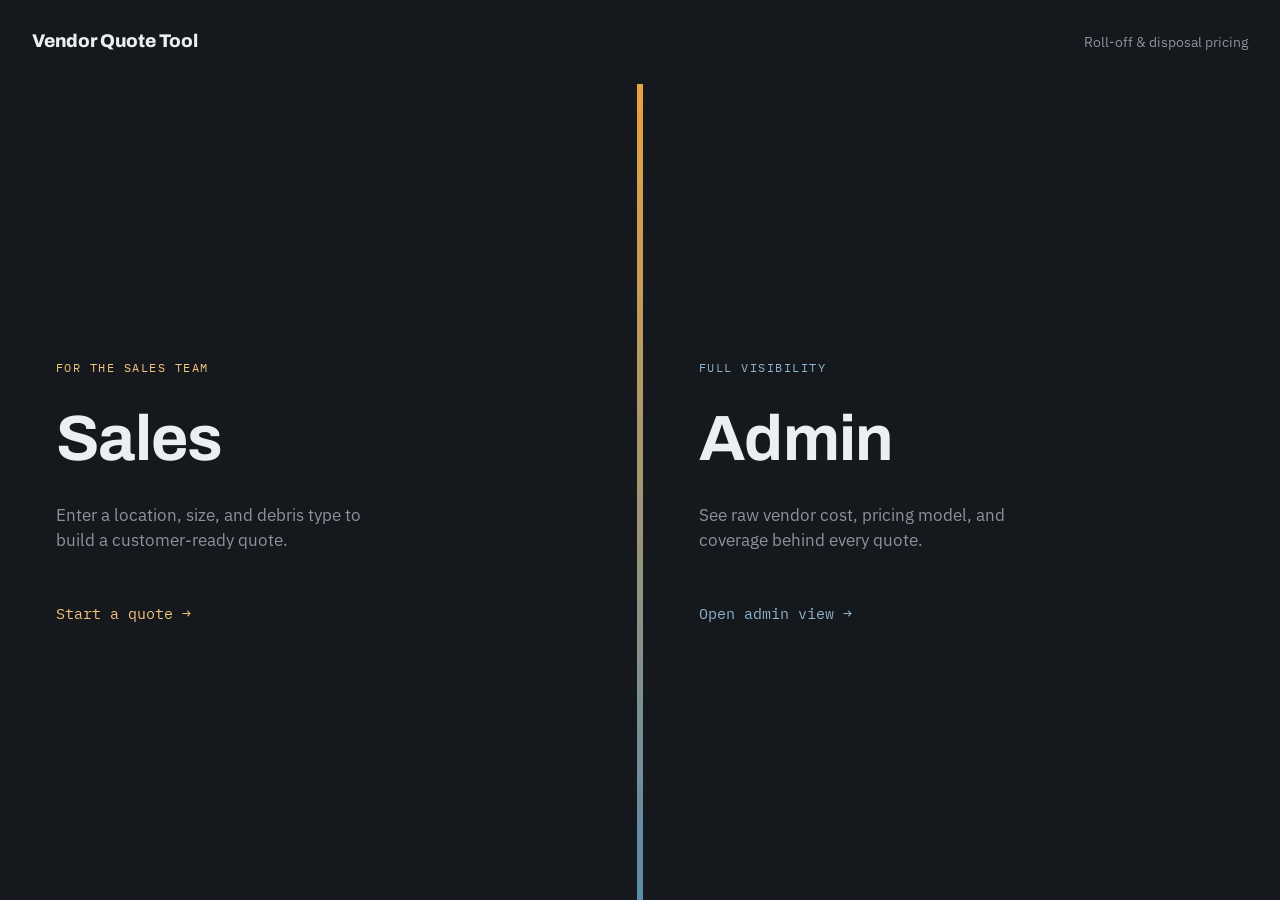
==== index.html @ b1cdb29c "Add files via upload" ====
<!DOCTYPE html>
<html lang="en">
<head>
<meta charset="UTF-8">
<meta name="viewport" content="width=device-width, initial-scale=1.0">
<title>Vendor Quote Tool</title>
<link rel="preconnect" href="https://fonts.googleapis.com">
<link rel="preconnect" href="https://fonts.gstatic.com" crossorigin>
<link href="https://fonts.googleapis.com/css2?family=Archivo:wght@600;700;800&family=IBM+Plex+Sans:wght@400;500;600&family=IBM+Plex+Mono:wght@400;500&display=swap" rel="stylesheet">
<link rel="stylesheet" href="css/styles.css">
</head>
<body>

<header class="masthead">
  <span class="masthead__name">Vendor Quote Tool</span>
  <span class="masthead__tag">Roll-off &amp; disposal pricing</span>
</header>

<div class="lanes">
  <a href="sales.html" class="lane lane--sales">
    <span class="lane__eyebrow">For the sales team</span>
    <h2 class="lane__title">Sales</h2>
    <p class="lane__desc">Enter a location, size, and debris type to build a customer-ready quote.</p>
    <span class="lane__cta">Start a quote →</span>
  </a>

  <div class="seam"></div>

  <a href="admin.html" class="lane lane--admin">
    <span class="lane__eyebrow">Full visibility</span>
    <h2 class="lane__title">Admin</h2>
    <p class="lane__desc">See raw vendor cost, pricing model, and coverage behind every quote.</p>
    <span class="lane__cta">Open admin view →</span>
  </a>
</div>

</body>
</html>
---- css/styles.css ----
/* =========================================================
   Vendor Quote Tool — shared styles
   Palette: graphite base, amber = Sales, steel = Admin
   Type: Archivo (display) / IBM Plex Sans (body) / IBM Plex Mono (data)
   ========================================================= */

:root {
  --bg: #15181c;
  --surface: #1c2025;
  --surface-2: #262b31;
  --border: #33393f;
  --border-soft: #2a2f35;

  --text: #edeef0;
  --text-muted: #8b939b;
  --text-faint: #5b6167;

  --amber: #e8a33d;
  --amber-soft: rgba(232, 163, 61, 0.12);
  --amber-text: #f3c47c;

  --steel: #5b8aac;
  --steel-soft: rgba(91, 138, 172, 0.14);
  --steel-text: #8fb4cf;

  --caution: #c9762c;
  --caution-soft: rgba(201, 118, 44, 0.14);

  --radius: 10px;
  --radius-sm: 6px;

  --font-display: 'Archivo', sans-serif;
  --font-body: 'IBM Plex Sans', sans-serif;
  --font-mono: 'IBM Plex Mono', monospace;
}

/* Role accent overrides — set on <body class="role-sales|role-admin"> */
body.role-sales {
  --role: var(--amber);
  --role-soft: var(--amber-soft);
  --role-text: var(--amber-text);
}
body.role-admin {
  --role: var(--steel);
  --role-soft: var(--steel-soft);
  --role-text: var(--steel-text);
}

* { box-sizing: border-box; }
html { color-scheme: dark; }

body {
  margin: 0;
  background: var(--bg);
  color: var(--text);
  font-family: var(--font-body);
  font-size: 16px;
  line-height: 1.5;
  -webkit-font-smoothing: antialiased;
}

h1, h2, h3 {
  font-family: var(--font-display);
  font-weight: 700;
  letter-spacing: -0.01em;
  margin: 0;
}

a { color: inherit; text-decoration: none; }

button, input, select {
  font-family: inherit;
  font-size: inherit;
  color: inherit;
}

:focus-visible {
  outline: 2px solid var(--role, var(--amber));
  outline-offset: 2px;
}

@media (prefers-reduced-motion: reduce) {
  *, *::before, *::after {
    animation-duration: 0.001ms !important;
    transition-duration: 0.001ms !important;
  }
}

.wrap {
  max-width: 900px;
  margin: 0 auto;
  padding: 0 24px;
}

/* ---------- Landing page: split lanes ---------- */

.masthead {
  padding: 28px 32px;
  display: flex;
  align-items: baseline;
  justify-content: space-between;
  gap: 16px;
  flex-wrap: wrap;
}

.masthead__name {
  font-family: var(--font-display);
  font-weight: 800;
  font-size: 1.15rem;
  letter-spacing: -0.01em;
}

.masthead__tag {
  color: var(--text-muted);
  font-size: 0.9rem;
}

.lanes {
  display: flex;
  min-height: calc(100vh - 84px);
}

.lane {
  flex: 1;
  display: flex;
  flex-direction: column;
  justify-content: center;
  padding: 48px 56px;
  background: var(--bg);
  transition: background 0.25s ease;
  position: relative;
}

.lane--sales:hover { background: var(--amber-soft); }
.lane--admin:hover { background: var(--steel-soft); }

.lane__eyebrow {
  font-family: var(--font-mono);
  font-size: 0.78rem;
  text-transform: uppercase;
  letter-spacing: 0.12em;
}
.lane--sales .lane__eyebrow { color: var(--amber-text); }
.lane--admin .lane__eyebrow { color: var(--steel-text); }

.lane__title {
  font-size: clamp(2.4rem, 6vw, 4rem);
  margin-top: 14px;
}

.lane__desc {
  color: var(--text-muted);
  max-width: 32ch;
  margin-top: 16px;
  font-size: 1.05rem;
}

.lane__cta {
  margin-top: 32px;
  font-family: var(--font-mono);
  font-size: 0.95rem;
  display: inline-flex;
  align-items: center;
  gap: 8px;
  transition: gap 0.2s ease;
}
.lane--sales .lane__cta { color: var(--amber-text); }
.lane--admin .lane__cta { color: var(--steel-text); }
.lane:hover .lane__cta { gap: 14px; }

.seam {
  width: 6px;
  flex: none;
  background: linear-gradient(180deg, var(--amber), var(--steel));
}

@media (max-width: 720px) {
  .lanes { flex-direction: column; }
  .seam { width: 100%; height: 4px; }
  .lane { padding: 40px 28px; min-height: 46vh; }
}

/* ---------- Sales / Admin pages ---------- */

.topbar {
  display: flex;
  align-items: center;
  justify-content: space-between;
  padding: 22px 0;
  border-bottom: 1px solid var(--border-soft);
  flex-wrap: wrap;
  gap: 12px;
}

.back-link {
  color: var(--text-muted);
  font-size: 0.9rem;
  font-family: var(--font-mono);
}
.back-link:hover { color: var(--text); }

.role-badge {
  font-family: var(--font-mono);
  font-size: 0.72rem;
  letter-spacing: 0.1em;
  text-transform: uppercase;
  padding: 5px 10px;
  border-radius: 999px;
  border: 1px solid var(--role);
  color: var(--role-text);
  background: var(--role-soft);
}

.page-title {
  font-size: clamp(1.7rem, 4vw, 2.3rem);
  margin: 28px 0 4px;
}

.page-sub {
  color: var(--text-muted);
  margin-bottom: 28px;
  max-width: 60ch;
}

.panel {
  background: var(--surface);
  border: 1px solid var(--border);
  border-radius: var(--radius);
  padding: 24px;
  margin-bottom: 32px;
}

.field-grid {
  display: grid;
  grid-template-columns: 1fr 1fr;
  gap: 16px;
}

@media (max-width: 560px) {
  .field-grid { grid-template-columns: 1fr; }
}

.field label {
  display: block;
  font-size: 0.82rem;
  color: var(--text-muted);
  margin-bottom: 6px;
}

.field input,
.field select {
  width: 100%;
  background: var(--bg);
  border: 1px solid var(--border);
  border-radius: var(--radius-sm);
  padding: 10px 12px;
  color: var(--text);
}

.field input::placeholder { color: var(--text-faint); }

.field input:focus,
.field select:focus {
  border-color: var(--role);
}

.addons {
  margin-top: 18px;
  border: 1px solid var(--border-soft);
  border-radius: var(--radius-sm);
  padding: 4px 14px;
}

.addons summary {
  cursor: pointer;
  padding: 10px 0;
  color: var(--text-muted);
  font-size: 0.88rem;
}

.addons[open] summary { color: var(--text); }

.addons .field-grid {
  grid-template-columns: repeat(3, 1fr);
  padding-bottom: 16px;
}

@media (max-width: 560px) {
  .addons .field-grid { grid-template-columns: 1fr; }
}

.btn {
  margin-top: 20px;
  display: inline-flex;
  align-items: center;
  gap: 8px;
  background: var(--role);
  color: #15181c;
  font-weight: 600;
  font-family: var(--font-body);
  border: none;
  border-radius: var(--radius-sm);
  padding: 12px 20px;
  cursor: pointer;
  transition: filter 0.15s ease;
}
.btn:hover { filter: brightness(1.08); }

/* ---------- Results ---------- */

.results-heading {
  font-family: var(--font-mono);
  font-size: 0.78rem;
  text-transform: uppercase;
  letter-spacing: 0.1em;
  color: var(--text-muted);
  margin-bottom: 14px;
}

.empty-state {
  border: 1px dashed var(--border);
  border-radius: var(--radius);
  padding: 32px 24px;
  color: var(--text-muted);
  text-align: center;
}

.match-tier {
  display: inline-flex;
  align-items: center;
  gap: 8px;
  font-family: var(--font-mono);
  font-size: 0.85rem;
  margin-bottom: 18px;
  color: var(--text-muted);
}

.match-tier .badge {
  font-family: var(--font-mono);
  font-size: 0.7rem;
  text-transform: uppercase;
  letter-spacing: 0.08em;
  padding: 3px 8px;
  border-radius: 999px;
  border: 1px solid var(--caution);
  color: var(--caution);
  background: var(--caution-soft);
}

.result-card {
  background: var(--surface);
  border: 1px solid var(--border);
  border-radius: var(--radius);
  padding: 18px 20px;
  margin-bottom: 12px;
}

.result-top {
  display: flex;
  justify-content: space-between;
  align-items: baseline;
  gap: 12px;
  flex-wrap: wrap;
}

.result-size {
  font-family: var(--font-display);
  font-weight: 700;
  font-size: 1.1rem;
}

.result-debris {
  color: var(--text-muted);
  font-size: 0.85rem;
}

.result-total {
  font-family: var(--font-mono);
  font-size: 1.5rem;
  color: var(--role-text);
}

.result-total .range {
  font-size: 0.9rem;
  color: var(--text-muted);
}

.result-vendor {
  font-family: var(--font-mono);
  font-size: 0.78rem;
  color: var(--text-faint);
  margin-top: 2px;
}

.breakdown {
  margin-top: 12px;
  border-top: 1px solid var(--border-soft);
  padding-top: 12px;
}

.breakdown summary {
  cursor: pointer;
  font-size: 0.82rem;
  color: var(--text-muted);
}

.breakdown-rows {
  margin-top: 10px;
  font-family: var(--font-mono);
  font-size: 0.85rem;
}

.breakdown-row {
  display: flex;
  justify-content: space-between;
  padding: 3px 0;
  color: var(--text-muted);
}

.breakdown-row.total {
  color: var(--text);
  border-top: 1px solid var(--border-soft);
  margin-top: 4px;
  padding-top: 6px;
  font-weight: 600;
}

.admin-detail {
  margin-top: 10px;
  display: grid;
  grid-template-columns: repeat(4, auto);
  gap: 6px 22px;
  font-family: var(--font-mono);
  font-size: 0.78rem;
  color: var(--text-muted);
}

@media (max-width: 640px) {
  .admin-detail { grid-template-columns: repeat(2, auto); }
}

.admin-detail b { color: var(--text); font-weight: 500; }

.note {
  margin-top: 40px;
  padding-top: 20px;
  border-top: 1px solid var(--border-soft);
  color: var(--text-faint);
  font-size: 0.82rem;
}
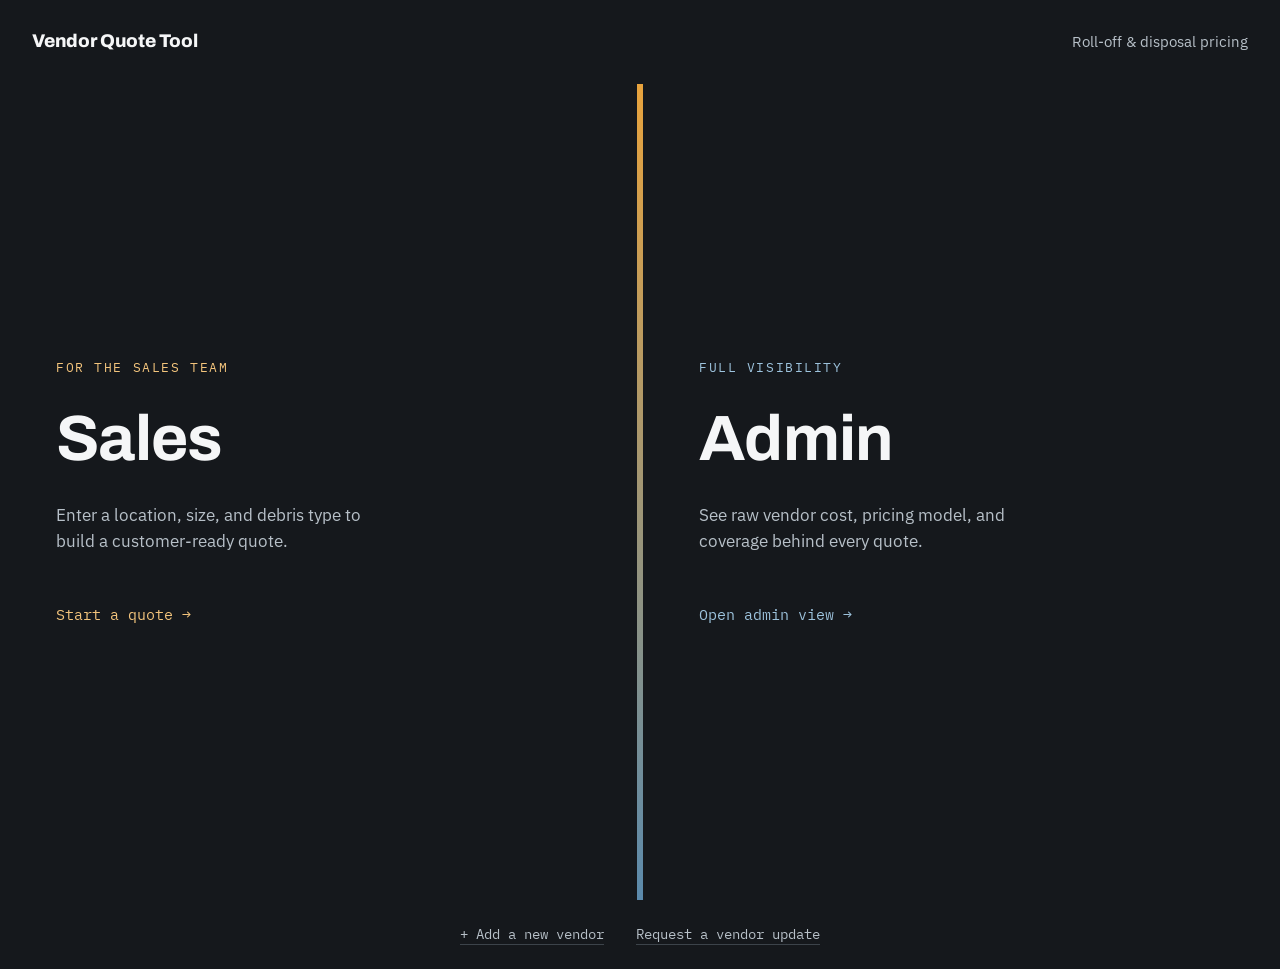
==== commit c22194ea: "Add files via upload" ====
--- a/index.html
+++ b/index.html
@@ -34,5 +34,10 @@
   </a>
 </div>
 
+<div class="vendor-links">
+  <a href="add-vendor.html">+ Add a new vendor</a>
+  <a href="update-vendor.html">Request a vendor update</a>
+</div>
+
 </body>
 </html>
--- a/css/styles.css
+++ b/css/styles.css
@@ -8,12 +8,11 @@
   --bg: #15181c;
   --surface: #1c2025;
   --surface-2: #262b31;
-  --border: #33393f;
-  --border-soft: #2a2f35;
-
-  --text: #edeef0;
-  --text-muted: #8b939b;
-  --text-faint: #5b6167;
+  --border: #3c434a;
+  --border-soft: #333941;
+
+  --text: #f5f6f7;
+  --text-muted: #b7c0c8;   /* ~7.7:1 contrast on --bg — was too dim before */
 
   --amber: #e8a33d;
   --amber-soft: rgba(232, 163, 61, 0.12);
@@ -21,10 +20,14 @@
 
   --steel: #5b8aac;
   --steel-soft: rgba(91, 138, 172, 0.14);
-  --steel-text: #8fb4cf;
-
-  --caution: #c9762c;
-  --caution-soft: rgba(201, 118, 44, 0.14);
+  --steel-text: #9dc3dd;
+
+  --caution: #e0a44a;
+  --caution-soft: rgba(224, 164, 74, 0.14);
+
+  --alert: #e2645c;
+  --alert-soft: rgba(226, 100, 92, 0.14);
+  --alert-text: #f3a29c;
 
   --radius: 10px;
   --radius-sm: 6px;
@@ -112,7 +115,7 @@
 
 .masthead__tag {
   color: var(--text-muted);
-  font-size: 0.9rem;
+  font-size: 0.92rem;
 }
 
 .lanes {
@@ -136,7 +139,7 @@
 
 .lane__eyebrow {
   font-family: var(--font-mono);
-  font-size: 0.78rem;
+  font-size: 0.82rem;
   text-transform: uppercase;
   letter-spacing: 0.12em;
 }
@@ -174,10 +177,26 @@
   background: linear-gradient(180deg, var(--amber), var(--steel));
 }
 
+.vendor-links {
+  display: flex;
+  justify-content: center;
+  gap: 32px;
+  padding: 24px;
+  font-family: var(--font-mono);
+  font-size: 0.85rem;
+}
+.vendor-links a {
+  color: var(--text-muted);
+  text-decoration: none;
+  border-bottom: 1px solid var(--border);
+}
+.vendor-links a:hover { color: var(--text); border-color: var(--text-muted); }
+
 @media (max-width: 720px) {
   .lanes { flex-direction: column; }
   .seam { width: 100%; height: 4px; }
   .lane { padding: 40px 28px; min-height: 46vh; }
+  .vendor-links { flex-direction: column; align-items: center; gap: 12px; }
 }
 
 /* ---------- Sales / Admin pages ---------- */
@@ -194,14 +213,14 @@
 
 .back-link {
   color: var(--text-muted);
-  font-size: 0.9rem;
+  font-size: 0.92rem;
   font-family: var(--font-mono);
 }
 .back-link:hover { color: var(--text); }
 
 .role-badge {
   font-family: var(--font-mono);
-  font-size: 0.72rem;
+  font-size: 0.76rem;
   letter-spacing: 0.1em;
   text-transform: uppercase;
   padding: 5px 10px;
@@ -242,7 +261,7 @@
 
 .field label {
   display: block;
-  font-size: 0.82rem;
+  font-size: 0.88rem;
   color: var(--text-muted);
   margin-bottom: 6px;
 }
@@ -257,36 +276,11 @@
   color: var(--text);
 }
 
-.field input::placeholder { color: var(--text-faint); }
+.field input::placeholder { color: var(--text-muted); opacity: 0.75; }
 
 .field input:focus,
 .field select:focus {
   border-color: var(--role);
-}
-
-.addons {
-  margin-top: 18px;
-  border: 1px solid var(--border-soft);
-  border-radius: var(--radius-sm);
-  padding: 4px 14px;
-}
-
-.addons summary {
-  cursor: pointer;
-  padding: 10px 0;
-  color: var(--text-muted);
-  font-size: 0.88rem;
-}
-
-.addons[open] summary { color: var(--text); }
-
-.addons .field-grid {
-  grid-template-columns: repeat(3, 1fr);
-  padding-bottom: 16px;
-}
-
-@media (max-width: 560px) {
-  .addons .field-grid { grid-template-columns: 1fr; }
 }
 
 .btn {
@@ -310,7 +304,7 @@
 
 .results-heading {
   font-family: var(--font-mono);
-  font-size: 0.78rem;
+  font-size: 0.85rem;
   text-transform: uppercase;
   letter-spacing: 0.1em;
   color: var(--text-muted);
@@ -330,14 +324,14 @@
   align-items: center;
   gap: 8px;
   font-family: var(--font-mono);
-  font-size: 0.85rem;
+  font-size: 0.88rem;
   margin-bottom: 18px;
   color: var(--text-muted);
 }
 
 .match-tier .badge {
   font-family: var(--font-mono);
-  font-size: 0.7rem;
+  font-size: 0.75rem;
   text-transform: uppercase;
   letter-spacing: 0.08em;
   padding: 3px 8px;
@@ -347,6 +341,39 @@
   background: var(--caution-soft);
 }
 
+.notice-banner {
+  border-radius: var(--radius);
+  padding: 16px 20px;
+  margin-bottom: 14px;
+  font-size: 0.98rem;
+  font-weight: 600;
+  line-height: 1.45;
+}
+
+.notice-banner__label {
+  display: block;
+  font-family: var(--font-mono);
+  font-size: 0.72rem;
+  font-weight: 700;
+  text-transform: uppercase;
+  letter-spacing: 0.1em;
+  margin-bottom: 6px;
+}
+
+.notice-banner--must-call {
+  border: 1px solid var(--caution);
+  background: var(--caution-soft);
+  color: var(--text);
+}
+.notice-banner--must-call .notice-banner__label { color: var(--caution); }
+
+.notice-banner--franchised {
+  border: 1px solid var(--alert);
+  background: var(--alert-soft);
+  color: var(--text);
+}
+.notice-banner--franchised .notice-banner__label { color: var(--alert-text); }
+
 .result-card {
   background: var(--surface);
   border: 1px solid var(--border);
@@ -369,11 +396,6 @@
   font-size: 1.1rem;
 }
 
-.result-debris {
-  color: var(--text-muted);
-  font-size: 0.85rem;
-}
-
 .result-total {
   font-family: var(--font-mono);
   font-size: 1.5rem;
@@ -385,12 +407,71 @@
   color: var(--text-muted);
 }
 
+/* Vendor name/phone and the tons/days/overage line are what a rep reads
+   straight to a customer, so these stay near full brightness rather
+   than the muted secondary tone. */
 .result-vendor {
   font-family: var(--font-mono);
-  font-size: 0.78rem;
-  color: var(--text-faint);
+  font-size: 0.88rem;
+  color: var(--text);
   margin-top: 2px;
 }
+
+.result-city-note {
+  font-size: 0.85rem;
+  color: var(--text-muted);
+  margin-top: 2px;
+}
+
+.result-detail-row {
+  margin-top: 10px;
+  font-size: 0.94rem;
+  color: var(--text);
+}
+
+.adjuster {
+  margin-top: 14px;
+  padding-top: 12px;
+  border-top: 1px solid var(--border-soft);
+  display: flex;
+  align-items: center;
+  gap: 14px;
+  flex-wrap: wrap;
+}
+
+.badge--info {
+  font-family: var(--font-mono);
+  font-size: 0.75rem;
+  text-transform: uppercase;
+  letter-spacing: 0.08em;
+  padding: 3px 8px;
+  border-radius: 999px;
+  border: 1px solid var(--role);
+  color: var(--role-text);
+  background: var(--role-soft);
+}
+
+.stepper {
+  display: inline-flex;
+  align-items: center;
+  gap: 10px;
+  font-family: var(--font-mono);
+  font-size: 0.95rem;
+}
+
+.stepper button {
+  width: 28px;
+  height: 28px;
+  border-radius: 999px;
+  border: 1px solid var(--border);
+  background: var(--surface-2);
+  color: var(--text);
+  cursor: pointer;
+  font-size: 1rem;
+  line-height: 1;
+}
+
+.stepper button:hover { border-color: var(--role); }
 
 .breakdown {
   margin-top: 12px;
@@ -400,14 +481,14 @@
 
 .breakdown summary {
   cursor: pointer;
-  font-size: 0.82rem;
+  font-size: 0.88rem;
   color: var(--text-muted);
 }
 
 .breakdown-rows {
   margin-top: 10px;
   font-family: var(--font-mono);
-  font-size: 0.85rem;
+  font-size: 0.9rem;
 }
 
 .breakdown-row {
@@ -431,7 +512,7 @@
   grid-template-columns: repeat(4, auto);
   gap: 6px 22px;
   font-family: var(--font-mono);
-  font-size: 0.78rem;
+  font-size: 0.85rem;
   color: var(--text-muted);
 }
 
@@ -440,11 +521,78 @@
 }
 
 .admin-detail b { color: var(--text); font-weight: 500; }
+
+.badge--alert {
+  display: inline-block;
+  font-family: var(--font-mono);
+  font-size: 0.75rem;
+  font-weight: 700;
+  text-transform: uppercase;
+  letter-spacing: 0.08em;
+  padding: 4px 10px;
+  border-radius: 999px;
+  border: 1px solid var(--alert);
+  color: var(--alert-text);
+  background: var(--alert-soft);
+}
 
 .note {
   margin-top: 40px;
   padding-top: 20px;
   border-top: 1px solid var(--border-soft);
-  color: var(--text-faint);
-  font-size: 0.82rem;
-}
+  color: var(--text-muted);
+  font-size: 0.88rem;
+}
+
+/* Debris-variant grouping — one vendor+size card, multiple labeled prices
+   (e.g. CnD vs Mixed) when the rep hasn't picked a debris type. */
+.badge--debris {
+  font-family: var(--font-mono);
+  font-size: 0.72rem;
+  font-weight: 700;
+  text-transform: uppercase;
+  letter-spacing: 0.06em;
+  padding: 3px 8px;
+  border-radius: 999px;
+  border: 1px solid var(--border);
+  color: var(--text-muted);
+}
+
+.variant-note {
+  margin-top: 8px;
+  font-size: 0.85rem;
+  color: var(--text-muted);
+}
+
+.variant-wrap {
+  margin-top: 10px;
+}
+
+.price-block {
+  padding: 12px 0;
+  border-top: 1px solid var(--border-soft);
+}
+
+.price-block__top {
+  display: flex;
+  justify-content: space-between;
+  align-items: center;
+  gap: 12px;
+}
+
+/* Estimate / call-vendor cards — visually distinct from a real vendor
+   quote so a rep can't mistake either for an actual price. */
+.result-card--estimate {
+  border-style: dashed;
+  background: var(--surface-2);
+}
+
+.result-card--call {
+  border-style: dashed;
+}
+
+.text-link {
+  color: var(--role-text);
+  font-weight: 600;
+  text-decoration: underline;
+}
